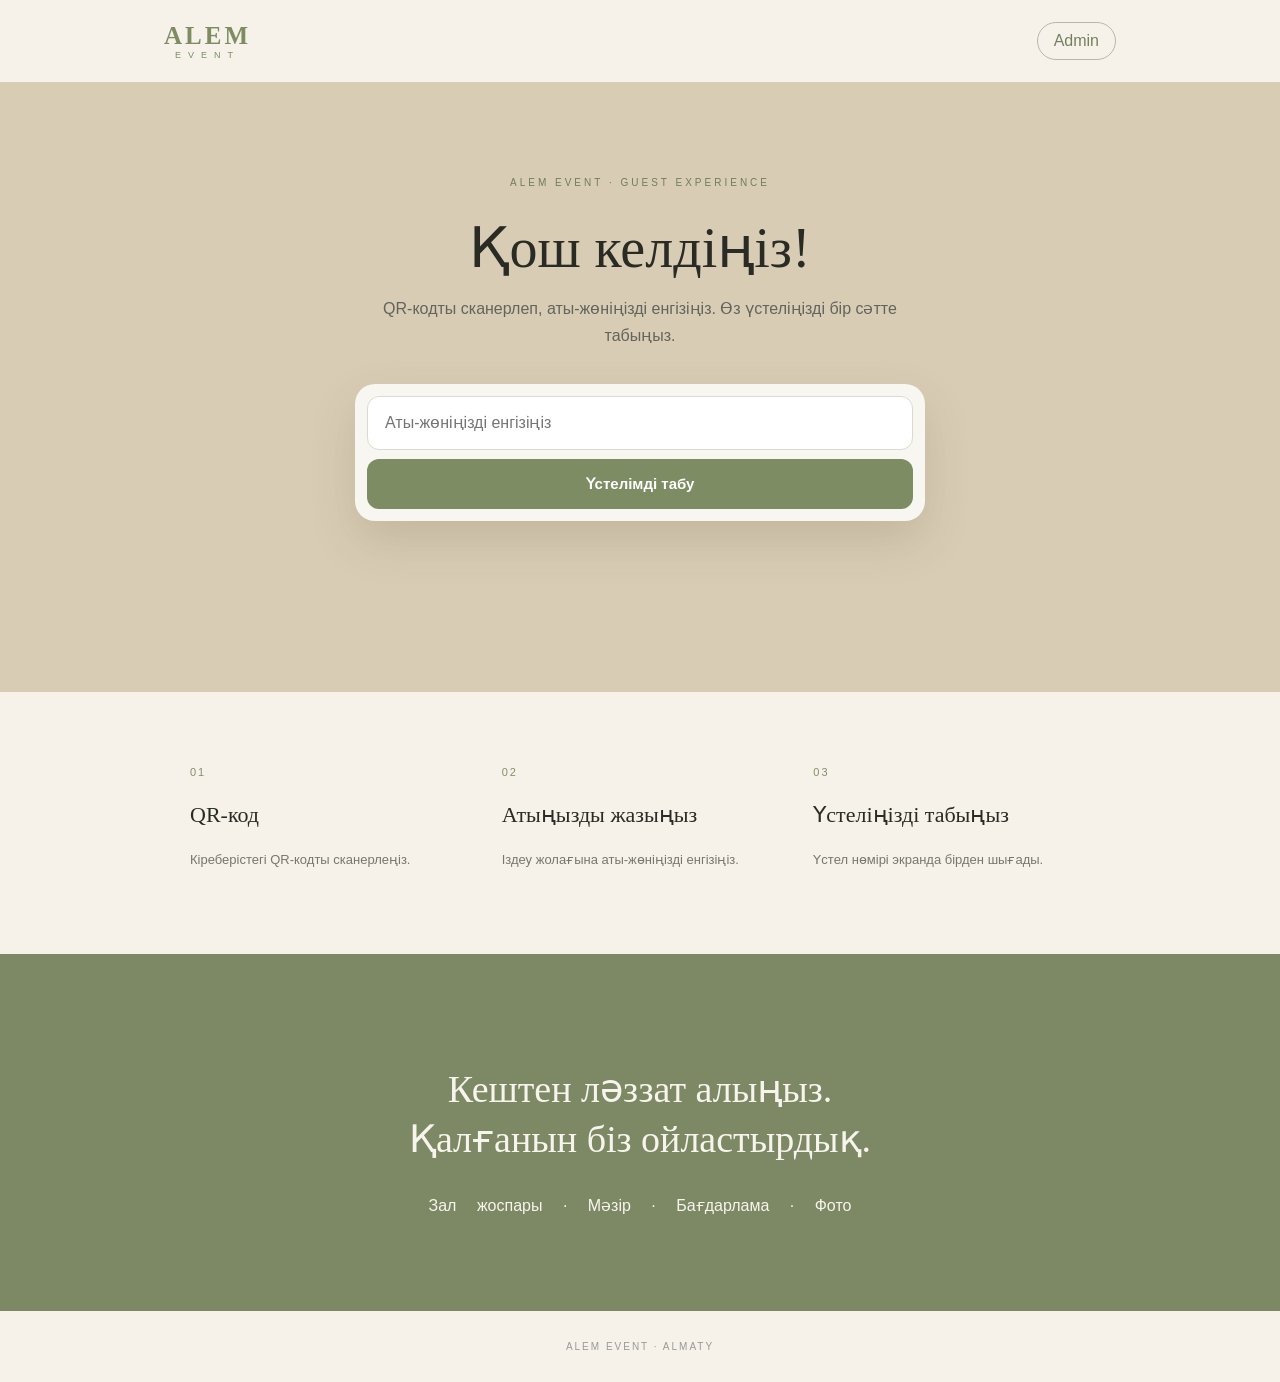
==== index.html @ c41b4a2e "Add files via upload" ====
<!doctype html><html lang="kk"><head><meta charset="utf-8"><meta name="viewport" content="width=device-width,initial-scale=1"><title>ALEM EVENT</title><link rel="stylesheet" href="style.css?v=7"></head><body><header><b>ALEM <small>EVENT</small></b><a href="admin.html">Admin</a></header><main><section class="hero"><i>ALEM EVENT · GUEST EXPERIENCE</i><h1>Қош келдіңіз!</h1><p>QR-кодты сканерлеп, аты-жөніңізді енгізіңіз. Өз үстеліңізді бір сәтте табыңыз.</p><div class="box"><input id="q" placeholder="Аты-жөніңізді енгізіңіз"><button onclick="findGuest()">Үстелімді табу</button><div id="result"></div></div></section><section class="steps"><div><em>01</em><h3>QR-код</h3><p>Кіреберістегі QR-кодты сканерлеңіз.</p></div><div><em>02</em><h3>Атыңызды жазыңыз</h3><p>Іздеу жолағына аты-жөніңізді енгізіңіз.</p></div><div><em>03</em><h3>Үстеліңізді табыңыз</h3><p>Үстел нөмірі экранда бірден шығады.</p></div></section><section class="more"><h2>Кештен ләззат алыңыз.<br>Қалғанын біз ойластырдық.</h2><p>Зал жоспары · Мәзір · Бағдарлама · Фото</p></section></main><footer>ALEM EVENT · ALMATY</footer><script src="app.js?v=7"></script></body></html>
---- style.css ----
*{box-sizing:border-box}body{margin:0;background:#f6f2e9;color:#292b24;font-family:Arial,sans-serif}header{height:82px;max-width:1000px;margin:auto;padding:0 24px;display:flex;align-items:center;justify-content:space-between}header b{font-family:Georgia;font-size:25px;letter-spacing:3px;color:#7d8d61}header small{display:block;font:9px Arial;letter-spacing:7px;text-align:center}header a{color:#73805d;text-decoration:none;border:1px solid #bbb6a9;padding:9px 16px;border-radius:30px}.hero{text-align:center;background:#d9ccb4;padding:90px 20px 100px;min-height:610px}.hero>i{font-style:normal;font-size:10px;letter-spacing:3px;color:#6f7d59}.hero h1{font:500 56px Georgia;margin:25px 0 15px}.hero>p{max-width:530px;margin:auto;color:#62645d;line-height:1.7}.box{max-width:570px;margin:35px auto;background:#f8f6f0;padding:12px;border-radius:20px;box-shadow:0 20px 45px #5b51352b}.box input{width:100%;border:1px solid #ded9cf;border-radius:12px;padding:17px;font-size:16px}.box button{width:100%;border:0;border-radius:12px;background:#7d8c62;color:#fff;padding:16px;margin-top:9px;font-size:15px;font-weight:bold}#result{display:none;padding:20px 5px 8px}#result.show{display:block}#result strong{display:block;font:46px Georgia;color:#78875d;margin:8px}.steps{max-width:950px;margin:auto;padding:70px 25px;display:grid;grid-template-columns:repeat(3,1fr);gap:35px}.steps em{font-style:normal;font-size:11px;letter-spacing:2px;color:#82906b}.steps h3{font:22px Georgia}.steps p{color:#77776e;font-size:13px;line-height:1.6}.more{text-align:center;background:#7c8964;color:#f7f4ed;padding:80px 20px}.more h2{font:38px Georgia;line-height:1.3}.more p{word-spacing:16px}footer{text-align:center;padding:30px;color:#999;font-size:10px;letter-spacing:2px}@media(max-width:650px){.hero{padding-top:70px}.hero h1{font-size:43px}.steps{grid-template-columns:1fr;padding:45px 30px}.steps div{border-bottom:1px solid #ddd4c4;padding-bottom:20px}.more h2{font-size:30px}}.admin-main{max-width:800px;margin:40px auto;padding:20px}.admin-card{max-width:560px;margin:24px 0;background:#fbf9f4;padding:22px;border-radius:20px;box-shadow:0 20px 45px #5b51351f}.admin-card h1,.admin-head h1{font:500 42px Georgia;margin:10px 0}.admin-kicker{font-size:10px;letter-spacing:3px;color:#75835e}.muted{color:#74756e;line-height:1.5}.admin-card input{width:100%;border:1px solid #ded9cf;border-radius:12px;padding:16px;font-size:16px;margin-top:10px;background:#fff}.admin-card button{width:100%;border:0;border-radius:12px;background:#7d8c62;color:#fff;padding:16px;margin-top:10px;font-size:15px;font-weight:bold}.admin-msg{margin-top:12px;color:#666;line-height:1.4}.admin-head{display:flex;align-items:flex-start;justify-content:space-between;gap:18px}.outline-btn{border:1px solid #bdb7aa;background:transparent;color:#73805d;padding:10px 18px;border-radius:30px}.guest-list{background:#fbf9f4;border-radius:20px;overflow:hidden}.guest-row{display:flex;align-items:center;justify-content:space-between;gap:12px;padding:16px 20px;border-bottom:1px solid #e5dfd3}.guest-row button{border:1px solid #cfc8bb;background:transparent;border-radius:20px;padding:7px 12px;color:#666}.empty{padding:24px;color:#777}@media(max-width:650px){.admin-main{margin-top:15px}.admin-card h1,.admin-head h1{font-size:36px}.admin-head{align-items:center}}
.admin-card select{width:100%;border:1px solid #ded9cf;border-radius:12px;padding:15px;font-size:16px;background:#fff;margin:8px 0 4px}.field-label{font-size:12px;color:#777}.two-col{display:grid;grid-template-columns:1.4fr 1fr;gap:10px}.event-title{font:500 30px Georgia;margin:10px 0 2px}.section-title{font:500 25px Georgia;margin:0 0 8px}.small{font-size:13px}.qr-wrap{display:flex;align-items:center;gap:24px;margin-top:18px;flex-wrap:wrap}#qrcode{background:#fff;padding:12px;border-radius:14px}.qr-actions{flex:1;min-width:210px}.admin-card .secondary-btn{background:transparent;color:#73805d;border:1px solid #bdb7aa}.list-head{display:flex;align-items:center;justify-content:space-between;margin:28px 0 10px}.pad{padding:20px}@media(max-width:650px){.two-col{grid-template-columns:1fr}.qr-wrap{justify-content:center}.qr-actions{width:100%}}

.admin-card .danger-btn{background:transparent;color:#9a5148;border:1px solid #cda9a3}.admin-card .danger-btn:active{background:#f3e4e1}

/* Admin guest search & edit */
.guest-search-card{margin-top:28px}
.guest-search-card input{margin-bottom:0}
.guest-row{gap:12px}
.guest-row .guest-info{flex:1;min-width:0}
.guest-row .guest-actions{display:flex;gap:8px;flex-wrap:wrap;justify-content:flex-end}
.guest-row .edit-btn{background:transparent;color:#829167;border:1px solid #b9b5a8;padding:10px 16px;border-radius:999px;font-weight:600}
.edit-panel{display:none;width:100%;padding-top:12px;gap:10px}
.edit-panel.open{display:grid;grid-template-columns:1fr 130px auto}
.edit-panel input{margin:0;min-width:0}
.edit-panel button{margin:0;white-space:nowrap}
@media(max-width:650px){.edit-panel.open{grid-template-columns:1fr}.guest-row{align-items:flex-start}.guest-row .guest-actions{width:100%;justify-content:flex-start}}

/* Mobile guest list layout fix */
@media(max-width:650px){
  .guest-row{flex-direction:column;align-items:stretch;gap:14px;padding:18px 20px}
  .guest-row .guest-info{width:100%;font-size:17px;line-height:1.35}
  .guest-row .guest-actions{width:100%;display:grid;grid-template-columns:1fr 1fr;gap:10px}
  .guest-row .guest-actions button{width:100%;margin:0;padding:10px 12px}
  .edit-panel.open{grid-template-columns:1fr;gap:10px;padding-top:14px}
  .edit-panel input,.edit-panel button{width:100%}
}
/* Hall map */
.map-btn{width:100%;border:1px solid #aeb59d!important;background:transparent!important;color:#71805a!important;padding:14px!important;margin-top:12px!important;border-radius:12px!important;font-weight:700}.hall-map{margin-top:16px}.hall-map h3{font:24px Georgia;margin:8px 0 10px}.hall-canvas{width:100%;overflow:hidden;border-radius:14px;background:#fff}.hall-canvas img{display:block;width:100%;height:auto}

/* Admin hall plan upload */
.hall-plan-preview{margin-top:14px;background:#fff;border-radius:14px;padding:10px;overflow:hidden}.hall-plan-preview img{display:block;width:100%;height:auto;border-radius:10px}.map-empty{padding:28px 16px;color:#777;text-align:center}
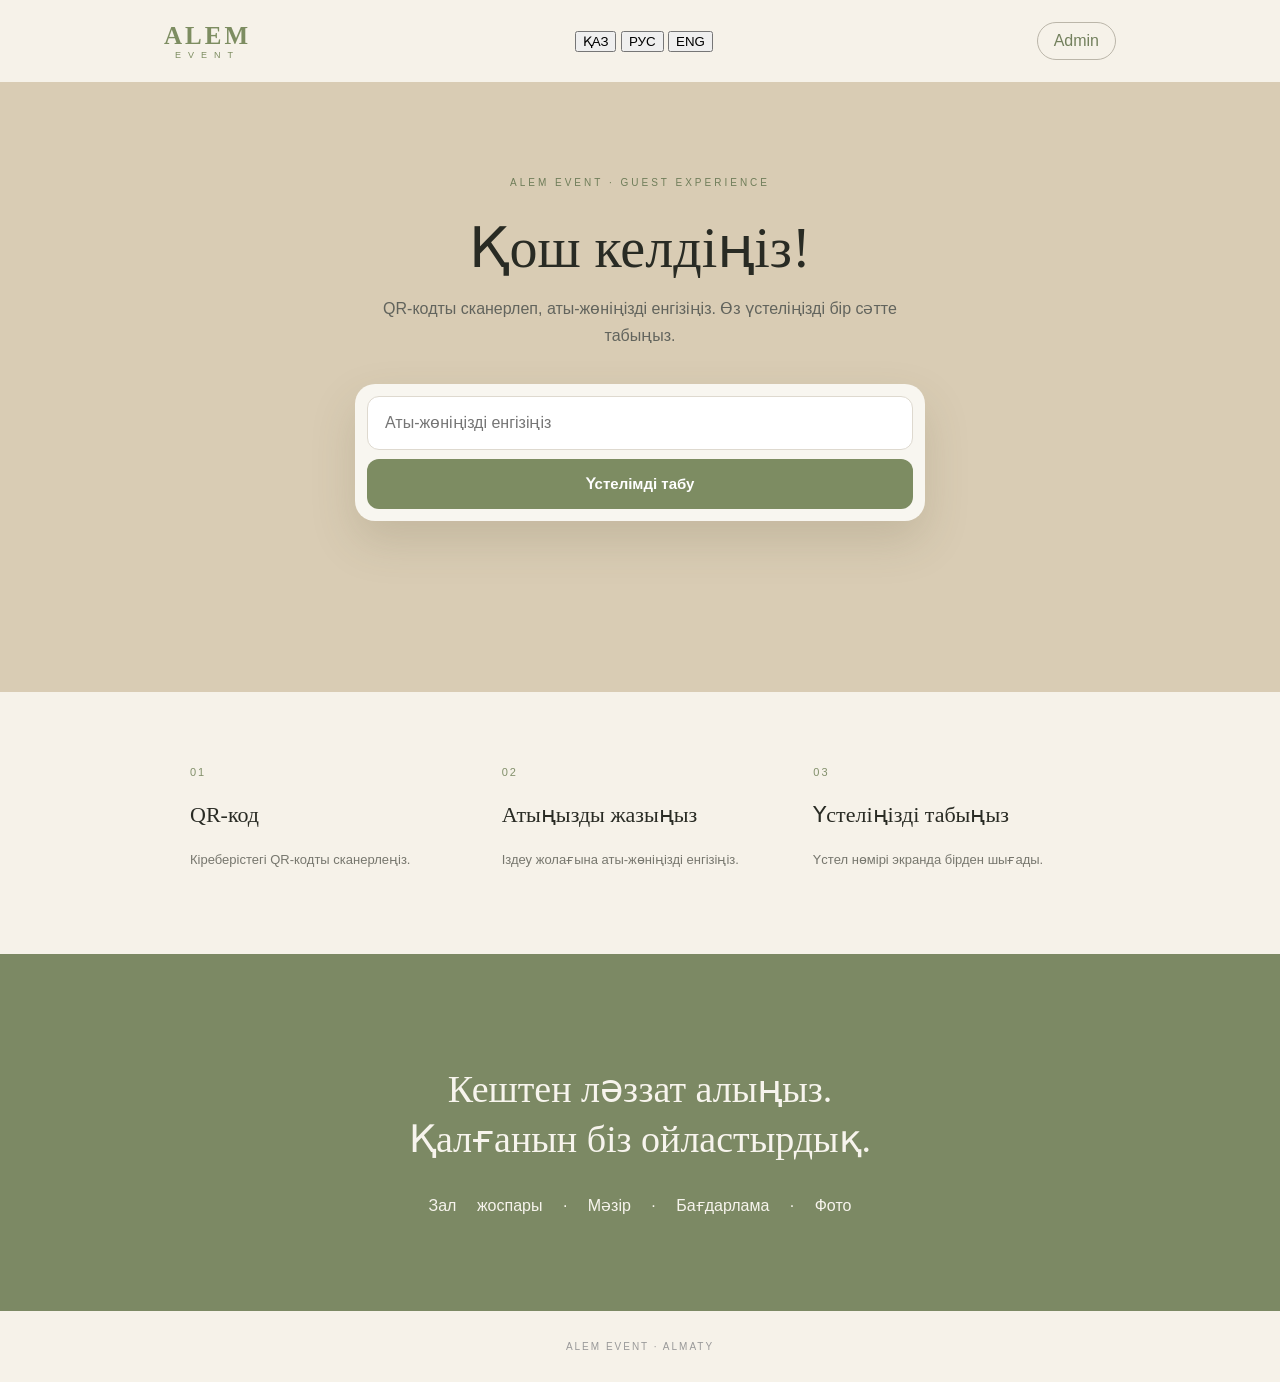
==== commit 7331320b: "Update index.html" ====
--- a/index.html
+++ b/index.html
@@ -1 +1,221 @@
-<!doctype html><html lang="kk"><head><meta charset="utf-8"><meta name="viewport" content="width=device-width,initial-scale=1"><title>ALEM EVENT</title><link rel="stylesheet" href="style.css?v=7"></head><body><header><b>ALEM <small>EVENT</small></b><a href="admin.html">Admin</a></header><main><section class="hero"><i>ALEM EVENT · GUEST EXPERIENCE</i><h1>Қош келдіңіз!</h1><p>QR-кодты сканерлеп, аты-жөніңізді енгізіңіз. Өз үстеліңізді бір сәтте табыңыз.</p><div class="box"><input id="q" placeholder="Аты-жөніңізді енгізіңіз"><button onclick="findGuest()">Үстелімді табу</button><div id="result"></div></div></section><section class="steps"><div><em>01</em><h3>QR-код</h3><p>Кіреберістегі QR-кодты сканерлеңіз.</p></div><div><em>02</em><h3>Атыңызды жазыңыз</h3><p>Іздеу жолағына аты-жөніңізді енгізіңіз.</p></div><div><em>03</em><h3>Үстеліңізді табыңыз</h3><p>Үстел нөмірі экранда бірден шығады.</p></div></section><section class="more"><h2>Кештен ләззат алыңыз.<br>Қалғанын біз ойластырдық.</h2><p>Зал жоспары · Мәзір · Бағдарлама · Фото</p></section></main><footer>ALEM EVENT · ALMATY</footer><script src="app.js?v=7"></script></body></html>+<!doctype html>
+<html lang="kk">
+<head>
+  <meta charset="utf-8">
+  <meta name="viewport" content="width=device-width,initial-scale=1">
+  <title>ALEM EVENT</title>
+  <link rel="stylesheet" href="style.css?v=7">
+</head>
+
+<body>
+
+<header>
+  <b>ALEM <small>EVENT</small></b>
+
+  <div class="lang-switcher">
+    <button type="button" onclick="setLanguage('kk')" id="lang-kk">ҚАЗ</button>
+    <button type="button" onclick="setLanguage('ru')" id="lang-ru">РУС</button>
+    <button type="button" onclick="setLanguage('en')" id="lang-en">ENG</button>
+  </div>
+
+  <a href="admin.html">Admin</a>
+</header>
+
+<main>
+
+<section class="hero">
+
+  <i>ALEM EVENT · GUEST EXPERIENCE</i>
+
+  <h1 id="welcome">Қош келдіңіз!</h1>
+
+  <p id="heroText">
+    QR-кодты сканерлеп, аты-жөніңізді енгізіңіз.
+    Өз үстеліңізді бір сәтте табыңыз.
+  </p>
+
+  <div class="box">
+
+    <input
+      id="q"
+      placeholder="Аты-жөніңізді енгізіңіз"
+    >
+
+    <button id="findBtn" onclick="findGuest()">
+      Үстелімді табу
+    </button>
+
+    <div id="result"></div>
+
+  </div>
+
+</section>
+
+
+<section class="steps">
+
+  <div>
+    <em>01</em>
+    <h3 id="step1Title">QR-код</h3>
+    <p id="step1Text">
+      Кіреберістегі QR-кодты сканерлеңіз.
+    </p>
+  </div>
+
+  <div>
+    <em>02</em>
+    <h3 id="step2Title">Атыңызды жазыңыз</h3>
+    <p id="step2Text">
+      Іздеу жолағына аты-жөніңізді енгізіңіз.
+    </p>
+  </div>
+
+  <div>
+    <em>03</em>
+    <h3 id="step3Title">Үстеліңізді табыңыз</h3>
+    <p id="step3Text">
+      Үстел нөмірі экранда бірден шығады.
+    </p>
+  </div>
+
+</section>
+
+
+<section class="more">
+
+  <h2 id="moreTitle">
+    Кештен ләззат алыңыз.<br>
+    Қалғанын біз ойластырдық.
+  </h2>
+
+  <p id="moreText">
+    Зал жоспары · Мәзір · Бағдарлама · Фото
+  </p>
+
+</section>
+
+</main>
+
+
+<footer>
+  ALEM EVENT · ALMATY
+</footer>
+
+
+<script>
+
+const translations = {
+
+  kk: {
+    welcome: "Қош келдіңіз!",
+    heroText: "QR-кодты сканерлеп, аты-жөніңізді енгізіңіз. Өз үстеліңізді бір сәтте табыңыз.",
+    placeholder: "Аты-жөніңізді енгізіңіз",
+    find: "Үстелімді табу",
+
+    step1Title: "QR-код",
+    step1Text: "Кіреберістегі QR-кодты сканерлеңіз.",
+
+    step2Title: "Атыңызды жазыңыз",
+    step2Text: "Іздеу жолағына аты-жөніңізді енгізіңіз.",
+
+    step3Title: "Үстеліңізді табыңыз",
+    step3Text: "Үстел нөмірі экранда бірден шығады.",
+
+    moreTitle: "Кештен ләззат алыңыз.<br>Қалғанын біз ойластырдық.",
+    moreText: "Зал жоспары · Мәзір · Бағдарлама · Фото"
+  },
+
+
+  ru: {
+    welcome: "Добро пожаловать!",
+    heroText: "Отсканируйте QR-код и введите своё имя. Найдите свой стол за несколько секунд.",
+    placeholder: "Введите имя и фамилию",
+    find: "Найти мой стол",
+
+    step1Title: "QR-код",
+    step1Text: "Отсканируйте QR-код у входа.",
+
+    step2Title: "Введите своё имя",
+    step2Text: "Введите имя и фамилию в строку поиска.",
+
+    step3Title: "Найдите свой стол",
+    step3Text: "Номер вашего стола сразу появится на экране.",
+
+    moreTitle: "Наслаждайтесь вечером.<br>Остальное мы уже продумали.",
+    moreText: "План зала · Меню · Программа · Фото"
+  },
+
+
+  en: {
+    welcome: "Welcome!",
+    heroText: "Scan the QR code and enter your name. Find your table in seconds.",
+    placeholder: "Enter your full name",
+    find: "Find my table",
+
+    step1Title: "QR Code",
+    step1Text: "Scan the QR code at the entrance.",
+
+    step2Title: "Enter your name",
+    step2Text: "Enter your full name in the search field.",
+
+    step3Title: "Find your table",
+    step3Text: "Your table number will appear instantly.",
+
+    moreTitle: "Enjoy the evening.<br>We've taken care of the rest.",
+    moreText: "Floor plan · Menu · Program · Photos"
+  }
+
+};
+
+
+function setLanguage(lang) {
+
+  localStorage.setItem("alem_language", lang);
+
+  document.documentElement.lang = lang;
+
+  const t = translations[lang];
+
+  document.getElementById("welcome").innerHTML = t.welcome;
+  document.getElementById("heroText").innerHTML = t.heroText;
+
+  document.getElementById("q").placeholder = t.placeholder;
+  document.getElementById("findBtn").innerHTML = t.find;
+
+  document.getElementById("step1Title").innerHTML = t.step1Title;
+  document.getElementById("step1Text").innerHTML = t.step1Text;
+
+  document.getElementById("step2Title").innerHTML = t.step2Title;
+  document.getElementById("step2Text").innerHTML = t.step2Text;
+
+  document.getElementById("step3Title").innerHTML = t.step3Title;
+  document.getElementById("step3Text").innerHTML = t.step3Text;
+
+  document.getElementById("moreTitle").innerHTML = t.moreTitle;
+  document.getElementById("moreText").innerHTML = t.moreText;
+
+
+  document.querySelectorAll(".lang-switcher button")
+    .forEach(btn => btn.classList.remove("active"));
+
+  document.getElementById("lang-" + lang)
+    .classList.add("active");
+}
+
+
+document.addEventListener("DOMContentLoaded", () => {
+
+  const savedLanguage =
+    localStorage.getItem("alem_language") || "kk";
+
+  setLanguage(savedLanguage);
+
+});
+
+</script>
+
+
+<script src="app.js?v=7"></script>
+
+</body>
+</html>
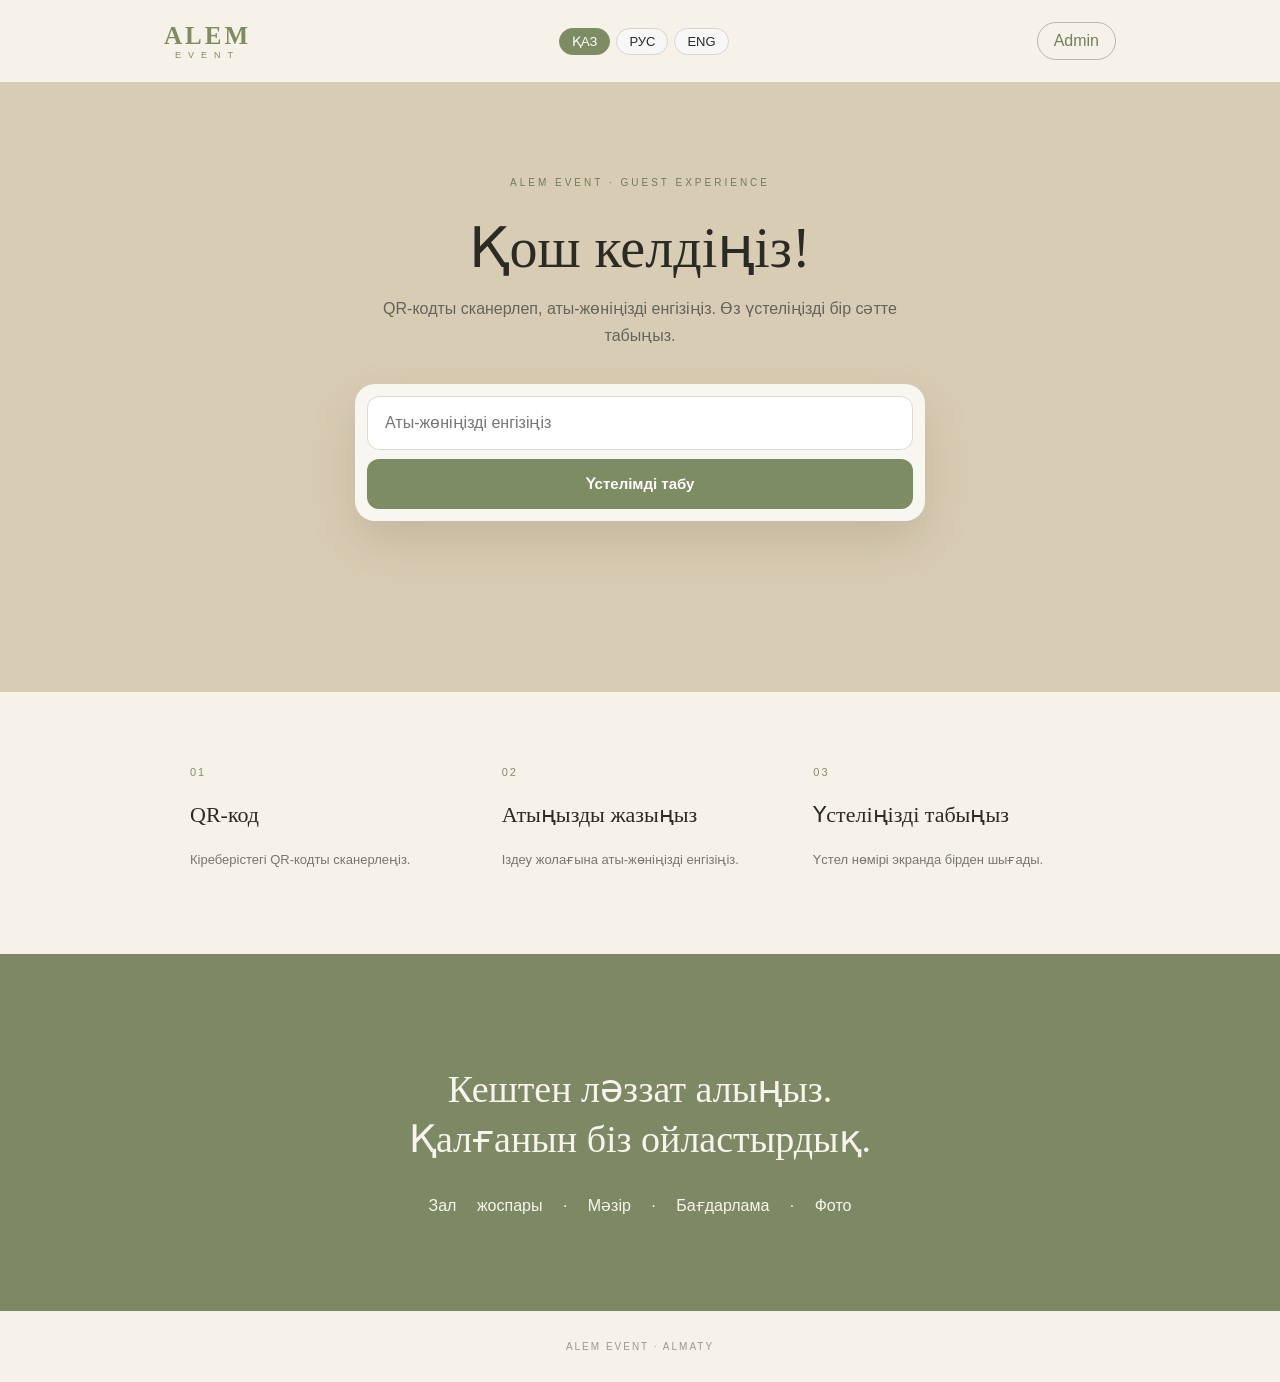
==== commit 41106b88: "Update index.html" ====
--- a/index.html
+++ b/index.html
@@ -26,7 +26,7 @@
 <section class="hero">
 
   <i>ALEM EVENT · GUEST EXPERIENCE</i>
-
+  <div id="eventName"></div>
   <h1 id="welcome">Қош келдіңіз!</h1>
 
   <p id="heroText">
@@ -215,7 +215,7 @@
 </script>
 
 
-<script src="app.js?v=7"></script>
+<script src="app.js?v=8"></script>
 
 </body>
 </html>
--- a/style.css
+++ b/style.css
@@ -30,3 +30,151 @@
 
 /* Admin hall plan upload */
 .hall-plan-preview{margin-top:14px;background:#fff;border-radius:14px;padding:10px;overflow:hidden}.hall-plan-preview img{display:block;width:100%;height:auto;border-radius:10px}.map-empty{padding:28px 16px;color:#777;text-align:center}
+
+/* ALEM EVENT — mobile header fix */
+.lang-switcher{
+  display:flex;
+  align-items:center;
+  justify-content:center;
+  gap:6px;
+}
+
+.lang-switcher button{
+  border:1px solid #d8d4ca;
+  background:#f7f7f7;
+  color:#292b24;
+  border-radius:999px;
+  padding:6px 12px;
+  font-size:13px;
+  line-height:1;
+  margin:0;
+  width:auto;
+  min-width:50px;
+}
+
+.lang-switcher button.active{
+  background:#7d8c62;
+  border-color:#7d8c62;
+  color:white;
+}
+
+@media(max-width:650px){
+
+  header{
+    height:auto;
+    min-height:90px;
+    padding:14px 16px;
+    display:grid;
+    grid-template-columns:auto 1fr auto;
+    align-items:center;
+    gap:10px;
+  }
+
+  header b{
+    font-size:23px;
+    white-space:nowrap;
+  }
+
+  .lang-switcher{
+    display:flex;
+    flex-wrap:nowrap;
+    gap:4px;
+  }
+
+  .lang-switcher button{
+    padding:6px 8px;
+    min-width:43px;
+    font-size:12px;
+  }
+
+  header a{
+    padding:9px 12px;
+    font-size:13px;
+    text-align:center;
+    white-space:nowrap;
+  }
+}
+/* Admin date input fix */
+#eventDate{
+  width:100%;
+  min-height:54px;
+  border:1px solid #ded9cf;
+  border-radius:12px;
+  padding:14px 16px;
+  font-size:16px;
+  background:#fff;
+  color:#292b24;
+}
+
+#eventDate::-webkit-date-and-time-value{
+  text-align:left;
+}
+
+#eventDate::-webkit-calendar-picker-indicator{
+  opacity:.65;
+}
+/* Admin logout button mobile fix */
+@media(max-width:650px){
+  .admin-head{
+    display:grid;
+    grid-template-columns:1fr auto;
+    align-items:start;
+    gap:12px;
+  }
+
+  .admin-head .outline-btn{
+    margin-top:12px;
+    padding:9px 16px;
+    white-space:nowrap;
+    font-size:13px;
+  }
+}
+/* Beautiful event date field */
+.date-field{
+  position:relative;
+  width:100%;
+  min-height:54px;
+  margin-top:10px;
+  border:1px solid #ded9cf;
+  border-radius:12px;
+  background:#fff;
+  display:flex;
+  align-items:center;
+  padding:0 16px;
+  overflow:hidden;
+}
+
+.date-field #dateLabel{
+  color:#aaa;
+  font-size:16px;
+  pointer-events:none;
+}
+
+.date-field #eventDate{
+  position:absolute;
+  inset:0;
+  width:100%;
+  height:100%;
+  margin:0;
+  padding:0;
+  border:0;
+  opacity:0;
+  cursor:pointer;
+}
+/* Date picker: native iPhone text-ті жасыру */
+.date-field #eventDate{
+  position:absolute;
+  inset:0;
+  width:100%;
+  height:100%;
+  opacity:0;
+  cursor:pointer;
+  -webkit-appearance:none;
+  appearance:none;
+}
+
+.date-field #dateLabel{
+  position:relative;
+  z-index:1;
+  pointer-events:none;
+}
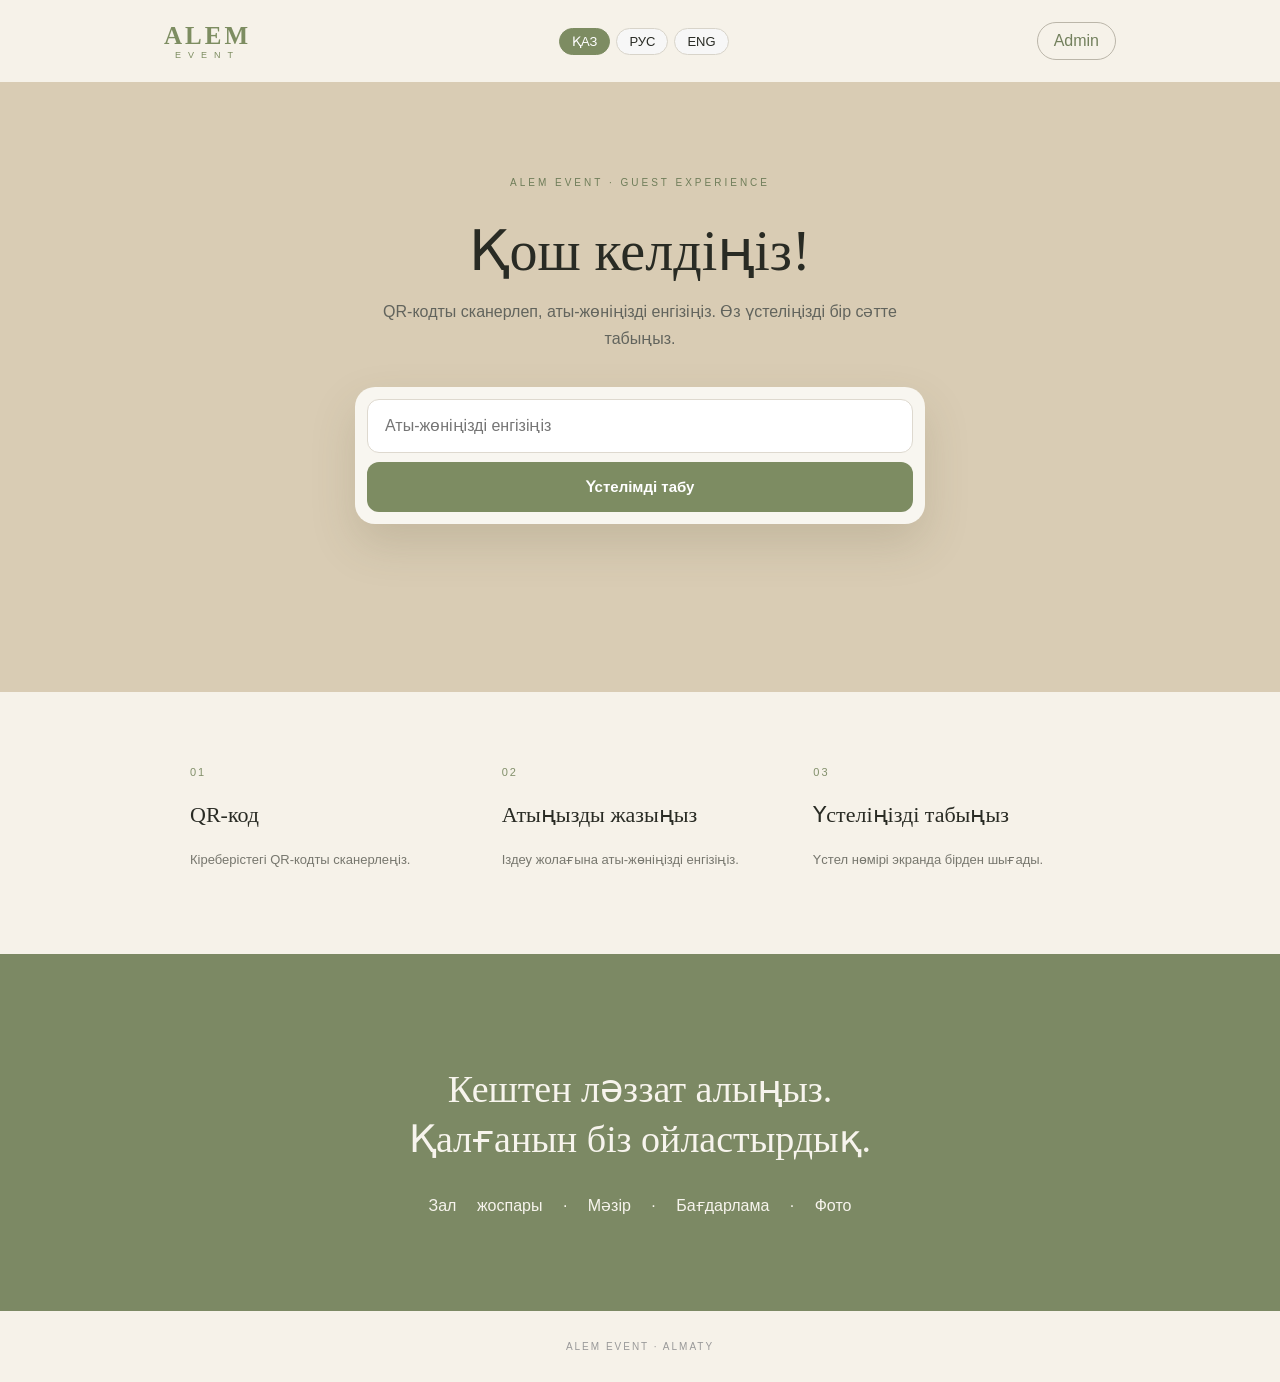
==== commit a9c97119: "Update index.html" ====
--- a/index.html
+++ b/index.html
@@ -4,7 +4,7 @@
   <meta charset="utf-8">
   <meta name="viewport" content="width=device-width,initial-scale=1">
   <title>ALEM EVENT</title>
-  <link rel="stylesheet" href="style.css?v=7">
+  <link rel="stylesheet" href="style.css?v=8">
 </head>
 
 <body>
--- a/style.css
+++ b/style.css
@@ -178,3 +178,19 @@
   z-index:1;
   pointer-events:none;
 }
+#eventName {
+  font-family: Georgia, "Times New Roman", serif;
+  font-size: 46px;
+  font-weight: 500;
+  line-height: 1.1;
+  color: #25271f;
+  margin: 18px 0 28px;
+  text-align: center;
+  letter-spacing: 1px;
+}
+
+@media (max-width: 600px) {
+  #eventName {
+    font-size: 42px;
+  }
+}
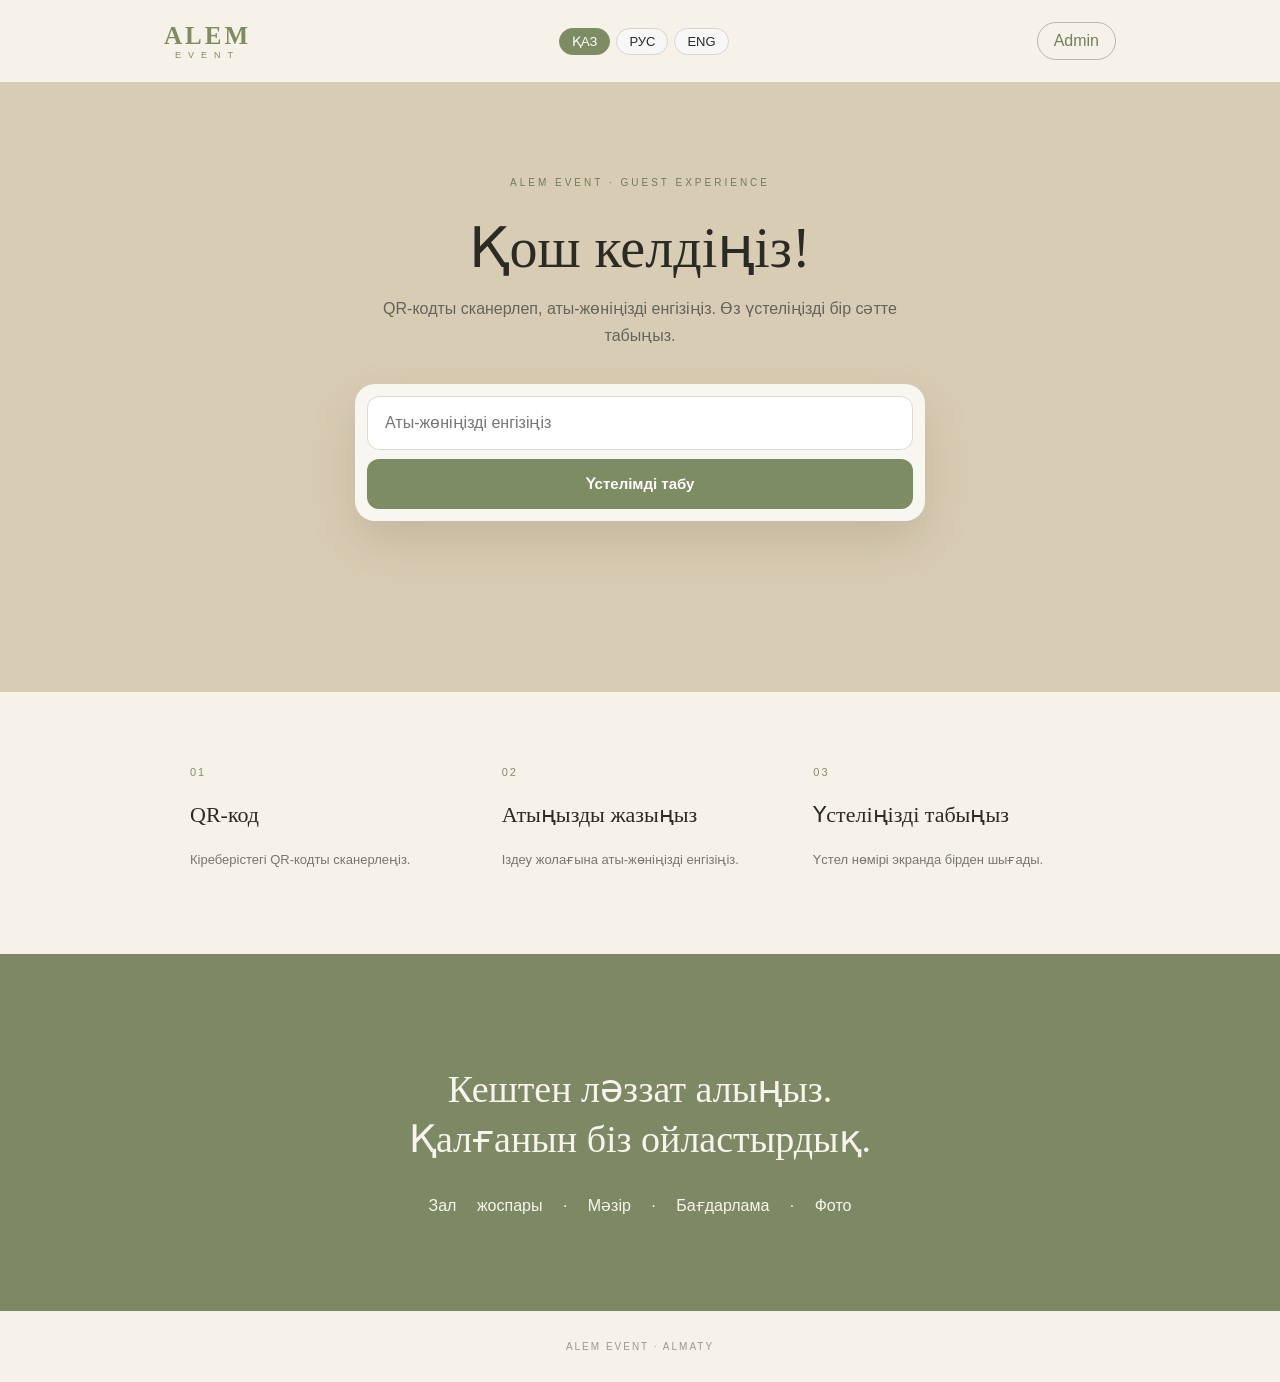
==== commit 39b7255c: "Update index.html" ====
--- a/index.html
+++ b/index.html
@@ -26,7 +26,7 @@
 <section class="hero">
 
   <i>ALEM EVENT · GUEST EXPERIENCE</i>
-  <div id="eventName"></div>
+  <div id="guestEventName"></div>
   <h1 id="welcome">Қош келдіңіз!</h1>
 
   <p id="heroText">
--- a/style.css
+++ b/style.css
@@ -194,3 +194,19 @@
     font-size: 42px;
   }
 }
+#eventName {
+  width: 100% !important;
+  height: 80px !important;
+  padding: 0 24px !important;
+  font-family: Arial, sans-serif !important;
+  font-size: 22px !important;
+  line-height: normal !important;
+  text-align: left !important;
+  letter-spacing: 0 !important;
+}
+
+#eventName::placeholder {
+  font-family: Arial, sans-serif !important;
+  font-size: 22px !important;
+  line-height: normal !important;
+}
